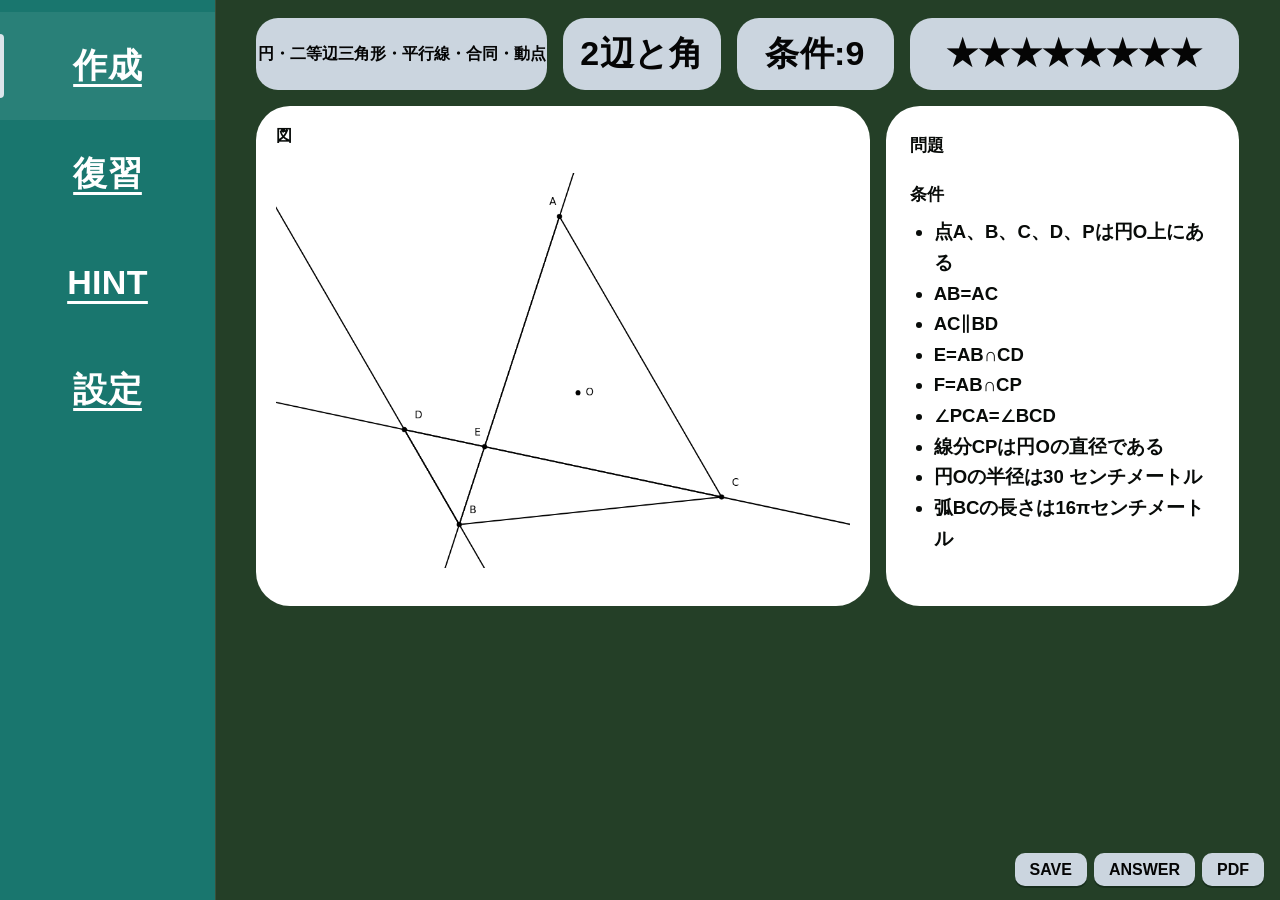
==== index.html @ b141c810 "Fixed sometexxts" ====
<!doctype html>
<html lang="ja">
<head>
<meta charset="UTF-8">
<meta name="viewport" content="width=device-width, initial-scale=1">
<title>入試対策証明ジェネレーター</title>
<link rel="stylesheet" href="./css/style.css">
</head>
<body>
<div class="app-shell">
  <aside class="sidebar">
    <button id="new-chat" class="nav-item sidebar-item active" data-mode="generated">作成</button>
    <button class="nav-item sidebar-item" data-mode="past">復習</button>
    <button class="nav-item" id="hint-button">HINT</button>
    <button class="nav-item" id="settings-button">設定</button>
  </aside>
  <main id="app-root" class="main-area">
    <header class="mobile-header"><strong>入試対策証明ジェネレーター</strong><button id="mobile-menu" class="icon-button">☰</button></header>
    <section id="setup-view" class="setup-view">
      <div class="top-controls">
        <label class="control-block"><span>TYPE:証明の種類</span>
          <select id="filter-proof"><option value="all">CHOOSE</option><option value="congruence">合同</option><option value="similarity">相似</option><option value="equal_length">長さの等式</option></select>
        </label>
        <label class="control-block"><span>HURDLE:難易度</span>
          <select id="filter-difficulty"><option value="all">CHOOSE</option><option value="3">★★★</option><option value="4">★★★★</option><option value="5">★★★★★</option></select>
        </label>
      </div>
      <button id="more-options" class="wide-button">MORE OPTIONS:詳細設定</button>
      <section id="advanced-options" class="advanced-options hidden">
        <div class="advanced-column">
          <label class="advanced-heading" for="filter-method">CRITERIA:証明方法</label>
          <select id="filter-method" class="criteria-select"><option value="all">CHOOSE</option><option value="ASA">1組の辺と両端の角</option><option value="AA">2組の角</option><option value="parallelism_to_parallelogram">平行四辺形</option></select>
        </div>
        <fieldset class="feature-filter"><legend>CONDITIONS:条件</legend><div class="feature-options">
          <label><input type="checkbox" name="feature-filter" value="circle">円</label>
          <label><input type="checkbox" name="feature-filter" value="parallel">平行線</label>
          <label><input type="checkbox" name="feature-filter" value="diameter">直径</label>
          <label><input type="checkbox" name="feature-filter" value="angle_bisector">角の二等分線</label>
          <label><input type="checkbox" name="feature-filter" value="isosceles">二等辺</label>
          <label><input type="checkbox" name="feature-filter" value="parallelogram">平行四辺形</label>
          <label><input type="checkbox" name="feature-filter" value="area_ratio">面積比</label>
        </div></fieldset>
        <div class="extra-options hidden" aria-hidden="true">
          <input id="seed" type="number" tabindex="-1" aria-hidden="true">
          <input id="show-followup" type="checkbox" checked tabindex="-1" aria-hidden="true">
          <input id="rotate-figure" type="checkbox" checked tabindex="-1" aria-hidden="true">
        </div>
      </section>
      <div class="create-row"><button id="generate-button" class="create-button" type="button">作成</button></div>
    </section>

    <section id="settings-view" class="settings-view hidden" aria-labelledby="settings-title">
      <h1 id="settings-title">設定</h1>
      <p class="settings-message">There ain’t content you can decide.</p>
      <div class="settings-credits">
        <p>(C)Carnation Studio 2026</p>
        <p>Made By Sugisaku8 &amp; Syari3</p>
        <p>Designed By Sugisaku8</p>
        <p>Data Format By Syari4</p>
        <p>We do not simply reproduce past examination papers; rather, we draw on our analysis of trends.</p>
        <p>From Japan</p>
      </div>
    </section>

    <section id="problem-view" class="problem-view">
      <div class="problem-topline" aria-label="問題の属性">
        <div id="template-badge" class="type-pill">相似</div>
        <div id="criterion-badge" class="meta-pill">2辺と角</div>
        <div id="condition-count" class="meta-pill">条件:3</div>
        <div id="problem-info" class="difficulty-pill" aria-label="難易度">★★★★★★★★</div>
      </div>
      <div class="problem-layout">
        <div class="figure-panel"><div class="figure-label">図</div><div id="canvas-container" class="canvas-container"></div></div>
        <article class="question-panel">
          <div class="question-prompt"><div class="figure-label">問題</div><div id="problem-text"></div></div>
          <div class="conditions-block"><div class="figure-label">条件</div><ul id="conditions"></ul></div>
          <div id="followup-block" class="followup-block hidden"><div class="figure-label">追問</div><div id="followup-text"></div></div>
        </article>
        <article id="answer-panel" class="solution-panel hidden" aria-hidden="true"><div class="figure-label">証明ステップ</div><div id="answer-content"></div></article>
      </div>
    </section>

    <div class="bottom-bar is-before-generation">
      <button id="save-button" class="save-button" type="button" aria-expanded="false">SAVE</button>
      <button id="show-answer" class="answer-button" type="button" aria-expanded="false">ANSWER</button>
      <div id="save-menu" class="save-menu hidden">
        <div class="save-menu-title">保存・ロード</div>
        <label class="save-name-label">問題名<input id="save-name" type="text" maxlength="80" placeholder="問題名を入力"></label>
        <button type="button" data-save-action="browser-save">ブラウザに保存</button>
        <label class="saved-select-label">保存済み問題<select id="browser-saves"><option value="">保存済み問題を選択</option></select></label>
        <button type="button" data-save-action="browser-load">選択した問題をロード</button>
        <button type="button" data-save-action="browser-delete">選択した問題を削除</button>
        <div class="menu-divider"></div>
        <button type="button" data-save-action="pc-save">JSONとしてPCに保存</button>
        <button type="button" data-save-action="pc-load">PCからJSONをロード</button>
        <input id="load-file" type="file" accept="application/json,.json" hidden>
        <div id="storage-result" class="storage-result"></div>
      </div>
      <button id="pdf-export" class="pdf-button" type="button">PDF</button>
    </div>
  </main>
</div>
<!-- main.jsとの互換性を維持するための非表示の既存操作ボタン -->
<div class="compat-controls" aria-hidden="true">
  <button id="save-pc" type="button"></button><button id="load-pc" type="button"></button>
  <button id="save-browser" type="button"></button><button id="load-browser" type="button"></button><button id="delete-browser" type="button"></button>
</div>
<script src="./js/theorem-catalog.js"></script>
<script src="./js/geometry-relations.js"></script>
<script src="./js/proof-rules.js"></script>
<script src="./js/problem-data-engine.js"></script>
<script type="module" src="./main.js"></script>

</body>
</html>
---- css/style.css ----
*{box-sizing:border-box} :root{--green:#243f27;--teal:#19766e;--pale:#cbd5df;--blue:#9bbac8;--ink:#080b09;--white:#fff}html,body{margin:0;min-height:100%;font-family:Arial,"Noto Sans JP",sans-serif;color:var(--ink);background:var(--green)}button,input,select,textarea{font:inherit}button{cursor:pointer;border:0} .app-shell{min-height:100vh;background:var(--green);display:flex}.sidebar{width:16.8%;min-width:140px;background:var(--teal);display:flex;flex-direction:column;align-items:stretch;gap:0;padding:12px 0;min-height:100vh}.nav-item{height:108px;background:transparent;color:#fff;text-decoration:underline;font-size:clamp(20px,3vw,34px);font-weight:700;letter-spacing:.02em}.nav-item:hover,.nav-item.active{background:rgba(255,255,255,.07)}.main-area{flex:1;min-width:0;padding:18px 3.2% 76px;position:relative}.mobile-header{display:none}.setup-view{max-width:1000px;margin:0 auto}.top-controls{display:grid;grid-template-columns:1fr 1fr;gap:15%;align-items:start}.control-block{display:flex;flex-direction:column;gap:0;min-width:0}.control-block>span{font-size:clamp(20px,3.4vw,36px);font-weight:800;color:#fff;text-align:center;white-space:nowrap}.control-block select,.wide-button,.create-button,.criteria-select{background:var(--pale);border-radius:16px;color:#050505;font-weight:800;border:0}.control-block select{height:72px;text-align:center;text-align-last:center;font-size:clamp(20px,3vw,34px);margin-top:4px;width:100%;appearance:none}.control-block select:has(option:checked[value="all"]){color:#777}.wide-button{display:block;width:100%;min-height:76px;margin-top:26px;font-size:clamp(20px,3.3vw,36px);font-weight:800}.advanced-options{margin-top:0;padding:14px 3% 12px;background:var(--pale);border-radius:0 0 16px 16px;display:grid;grid-template-columns:1fr 1fr;gap:16px 9%;align-items:center}.advanced-heading{display:block;text-align:center;font-weight:800;font-size:clamp(18px,2.5vw,27px);margin-bottom:4px}.criteria-select{width:100%;height:126px;background:var(--blue);text-align:center;text-align-last:center;color:white;font-size:clamp(22px,3vw,36px);appearance:none}.feature-filter{border:0;margin:0;padding:0;min-width:0}.feature-filter legend{font-weight:800;font-size:clamp(18px,2.4vw,26px);text-align:center;margin-bottom:2px}.feature-options{display:grid;grid-template-columns:1fr 1fr;gap:8px 12px;background:var(--blue);border-radius:16px;padding:16px 12px;font-size:clamp(13px,1.7vw,19px);font-weight:700}.feature-options label{display:flex;align-items:center;gap:7px;white-space:nowrap}.feature-options input{appearance:none;width:25px;height:25px;flex:none;margin:0;background:#3c5c77}.feature-options input:checked{background:#fff;box-shadow:inset 0 0 0 5px #3c5c77;outline:2px solid #3c5c77}.extra-options{grid-column:1/-1;display:flex;flex-wrap:wrap;gap:16px;align-items:center;font-weight:700}.extra-options input[type=number]{width:100px}.check-option{display:flex;align-items:center;gap:6px}.create-row{display:flex;justify-content:center;margin-top:clamp(120px,20vh,196px)}.create-button{width:min(300px,55%);height:72px;font-size:clamp(28px,4vw,42px)}.bottom-bar{position:fixed;right:24px;bottom:20px;display:flex;gap:10px;z-index:10}.save-button,.pdf-button{background:var(--pale);border-radius:14px;padding:12px 30px;font-size:23px;font-weight:900;box-shadow:0 3px 0 #172e1c}.save-menu{position:absolute;right:0;bottom:65px;width:min(340px,90vw);background:#fff;border-radius:18px;padding:18px;box-shadow:0 10px 40px #0006;display:flex;flex-direction:column;gap:9px;max-height:75vh;overflow:auto}.save-menu-title{font-size:20px;font-weight:900}.save-menu button{background:var(--pale);padding:10px;border-radius:8px;font-weight:700;text-align:left}.save-name-label,.saved-select-label{display:flex;flex-direction:column;gap:5px;font-size:13px;font-weight:700}.save-name-label input,.saved-select-label select{width:100%;padding:9px;border:1px solid #9aa5ad;border-radius:7px;background:white}.menu-divider{height:1px;background:#ddd;margin:4px 0}.storage-result{font-size:12px;overflow-wrap:anywhere}.hidden{display:none!important}.problem-view{display:none}.problem-topline{display:flex;justify-content:space-between;gap:20px;margin-bottom:8px}.type-pill,.difficulty-pill{background:var(--pale);border-radius:16px;padding:10px 20px;text-align:center;font-size:clamp(18px,2.5vw,27px);font-weight:800}.type-pill{width:32%}.difficulty-pill{min-width:25%;letter-spacing:1px}.problem-layout{display:grid;grid-template-columns:minmax(0,1.6fr) minmax(180px,.8fr) minmax(180px,.8fr);gap:16px}.figure-panel,.question-panel,.solution-panel{background:#fff;border-radius:22px;padding:14px;min-width:0;overflow:hidden}.figure-panel{min-height:420px}.canvas-container{width:100%;height:100%;min-height:360px;display:flex;align-items:center;justify-content:center}.canvas-container canvas{max-width:100%;max-height:100%;object-fit:contain}.figure-label{font-weight:900;font-size:16px;margin-bottom:8px}.question-panel{font-size:clamp(13px,1.5vw,17px);line-height:1.55}.conditions-block{margin-top:12px}.conditions-block ul{padding-left:20px;margin:4px 0}.solution-panel{font-size:13px;line-height:1.5}.answer-work{background:#fff;border-radius:22px;margin-top:16px;padding:18px 22px}.answer-work h2{margin:0 0 8px;font-size:25px}.answer-work>label{font-weight:700}.answer-work textarea{display:block;width:100%;margin-top:8px;padding:12px;border:1px solid #bbb;border-radius:10px;resize:vertical}.work-actions{display:flex;align-items:center;gap:8px;margin-top:10px;flex-wrap:wrap}.proof-result{flex:1;min-width:160px;font-size:13px}.action-button{background:var(--pale);padding:10px 16px;border-radius:9px;font-weight:800}.answer-panel{margin-top:12px;border-top:1px solid #ddd;padding-top:12px}.answer-panel-title{font-size:20px;font-weight:900}.compat-controls{display:none!important}.followup-block{margin-top:12px}@media(min-width:1000px){.setup-view{padding-top:0}}@media(max-width:700px){.sidebar{width:76px;min-width:76px}.nav-item{height:86px;font-size:16px}.main-area{padding:18px 14px 82px}.top-controls{gap:12px}.control-block>span{font-size:16px;white-space:normal;min-height:42px}.control-block select{height:60px;font-size:18px;border-radius:12px}.wide-button{font-size:17px;min-height:62px;margin-top:20px;border-radius:12px}.advanced-options{grid-template-columns:1fr;gap:12px}.criteria-select{height:70px}.feature-options{font-size:13px;gap:8px;padding:12px 8px}.feature-options input{width:19px;height:19px}.create-row{margin-top:24vh}.create-button{height:62px;width:70%;font-size:30px}.problem-layout{grid-template-columns:1fr}.figure-panel{min-height:300px}.canvas-container{min-height:270px}.solution-panel{display:none}.problem-topline{gap:8px}.type-pill,.difficulty-pill{font-size:16px;padding:10px}.bottom-bar{right:12px;bottom:12px}.save-button,.pdf-button{font-size:18px;padding:10px 20px}}@media print{.sidebar,.bottom-bar,.answer-work textarea,.work-actions,.mobile-header{display:none!important}.app-shell,.main-area{background:#fff;padding:0}.problem-view{display:block}.problem-layout{grid-template-columns:1.4fr 1fr 1fr}.answer-work{break-inside:avoid}}

/* Refined motion + detail pass */
:root{--green:#243f27;--teal:#19766e;--pale:#cbd5df;--blue:#9bbac8;--ink:#080b09;--white:#fff;--ease-out:cubic-bezier(.22,1,.36,1);--ease-smooth:cubic-bezier(.4,0,.2,1)}
html{scroll-behavior:smooth}body{ -webkit-font-smoothing:antialiased;text-rendering:optimizeLegibility}button,select,input,textarea{ -webkit-tap-highlight-color:transparent}button{transition:transform .24s var(--ease-out),box-shadow .28s var(--ease-smooth),background-color .24s var(--ease-smooth),color .24s var(--ease-smooth),opacity .2s ease}button:active{transform:scale(.975)}button:focus-visible,select:focus-visible,input:focus-visible,textarea:focus-visible{outline:3px solid #fff;outline-offset:3px;box-shadow:0 0 0 6px #19766e80}
.app-shell{isolation:isolate}.sidebar{position:relative;z-index:2;box-shadow:1px 0 0 #ffffff18}.nav-item{position:relative;isolation:isolate;transition:background-color .35s var(--ease-smooth),letter-spacing .35s var(--ease-out),transform .35s var(--ease-out);text-underline-offset:7px}.nav-item::before{content:"";position:absolute;left:0;top:20%;bottom:20%;width:4px;border-radius:0 8px 8px 0;background:#dce5eb;transform:scaleY(0);transform-origin:center;transition:transform .35s var(--ease-out)}.nav-item:hover{letter-spacing:.045em;background:#ffffff0c}.nav-item.active::before,.nav-item:focus-visible::before{transform:scaleY(1)}.main-area{animation:surface-in .7s var(--ease-out) both}.setup-view,.problem-view{animation:content-in .65s var(--ease-out) both}.control-block select,.wide-button,.create-button,.criteria-select,.type-pill,.difficulty-pill,.save-button,.pdf-button,.action-button{box-shadow:0 3px 0 #152b1b18,0 8px 22px #10241508;transition:transform .3s var(--ease-out),box-shadow .3s var(--ease-smooth),background-color .3s var(--ease-smooth),filter .3s ease}.control-block select:hover,.wide-button:hover,.create-button:hover,.criteria-select:hover,.save-button:hover,.pdf-button:hover,.action-button:hover{transform:translateY(-2px);box-shadow:0 5px 0 #152b1b18,0 14px 28px #10241520;filter:brightness(1.025)}.control-block select:active,.wide-button:active,.create-button:active,.save-button:active,.pdf-button:active{transform:translateY(1px) scale(.99);box-shadow:0 1px 0 #152b1b20}.wide-button{position:relative;overflow:hidden}.wide-button::after,.create-button::after{content:"";position:absolute;inset:0;background:linear-gradient(110deg,transparent 20%,#ffffff66 48%,transparent 70%);transform:translateX(-120%);transition:transform .75s var(--ease-out);pointer-events:none}.wide-button:hover::after,.create-button:hover::after{transform:translateX(120%)}
.advanced-options{transform-origin:top center;animation:panel-in .42s var(--ease-out) both;box-shadow:0 18px 40px #07190d12}.advanced-options.hidden{display:none!important}.advanced-column,.feature-filter{min-width:0}.feature-options{box-shadow:inset 0 1px 0 #ffffff40;gap:10px 14px}.feature-options label{cursor:pointer;border-radius:12px;padding:5px 7px;transition:background-color .22s ease,transform .22s var(--ease-out)}.feature-options label:hover{background:#ffffff40;transform:translateY(-1px)}
/* Round radio-like checkboxes, including a soft animated check indicator */
.feature-options input[type="checkbox"],.check-option input[type="checkbox"]{appearance:none;-webkit-appearance:none;position:relative;width:25px;height:25px;flex:0 0 25px;margin:0;border:2px solid #3c5c77;border-radius:50%;background:#3c5c77;cursor:pointer;display:inline-grid;place-content:center;transition:background-color .22s ease,border-color .22s ease,transform .28s var(--ease-out),box-shadow .22s ease}
.feature-options input[type="checkbox"]::after,.check-option input[type="checkbox"]::after{content:"";width:7px;height:12px;border:solid #fff;border-width:0 2.5px 2.5px 0;transform:rotate(45deg) scale(0);transform-origin:center;transition:transform .2s var(--ease-out);margin-top:-2px}
.feature-options input[type="checkbox"]:checked,.check-option input[type="checkbox"]:checked{background:#19766e;border-color:#19766e;box-shadow:0 0 0 4px #19766e22;transform:scale(1.03)}.feature-options input[type="checkbox"]:checked::after,.check-option input[type="checkbox"]:checked::after{transform:rotate(45deg) scale(1)}.feature-options input[type="checkbox"]:focus-visible,.check-option input[type="checkbox"]:focus-visible{outline:3px solid #fff;outline-offset:2px}.check-option input[type="checkbox"]{width:20px;height:20px;flex-basis:20px;background:#fff}.check-option input[type="checkbox"]::after{width:5px;height:9px;border-color:#fff}.check-option input[type="checkbox"]:not(:checked){background:transparent;border-color:#3c5c77}
.create-row{animation:content-in .8s .08s var(--ease-out) both}.create-button{position:relative;overflow:hidden}.bottom-bar{animation:float-in .55s var(--ease-out) both}.save-menu{transform-origin:bottom right;animation:menu-in .28s var(--ease-out) both;box-shadow:0 24px 70px #0005,0 2px 8px #0001;border:1px solid #1b2e2014;backdrop-filter:blur(18px)}.save-menu button{transition:transform .2s var(--ease-out),background-color .2s ease}.save-menu button:hover{transform:translateX(3px);background:#b8c9d5}.save-menu input,.save-menu select,.answer-work textarea{transition:border-color .2s ease,box-shadow .2s ease}.save-menu input:focus,.save-menu select:focus,.answer-work textarea:focus{border-color:#19766e;box-shadow:0 0 0 4px #19766e20;outline:none}
.problem-topline{align-items:stretch}.type-pill,.difficulty-pill{display:flex;align-items:center;justify-content:center;min-height:72px}.figure-panel,.question-panel,.solution-panel,.answer-work{box-shadow:0 12px 30px #10241512;transition:box-shadow .3s var(--ease-smooth),transform .3s var(--ease-out)}.figure-panel:hover,.question-panel:hover,.solution-panel:hover{box-shadow:0 18px 38px #1024151a}.canvas-container canvas{animation:figure-in .6s var(--ease-out) both}.answer-work{animation:content-in .55s .08s var(--ease-out) both}.answer-work textarea{line-height:1.7;min-height:130px}.proof-result{padding:8px 10px;border-radius:10px;background:#f4f7f5}.answer-panel{animation:panel-in .3s var(--ease-out) both}.hidden{display:none!important}
@keyframes surface-in{from{opacity:0}to{opacity:1}}@keyframes content-in{from{opacity:0;transform:translateY(12px)}to{opacity:1;transform:translateY(0)}}@keyframes panel-in{from{opacity:0;transform:translateY(-8px) scaleY(.985)}to{opacity:1;transform:translateY(0) scaleY(1)}}@keyframes menu-in{from{opacity:0;transform:translateY(8px) scale(.97)}to{opacity:1;transform:translateY(0) scale(1)}}@keyframes float-in{from{opacity:0;transform:translateY(8px)}to{opacity:1;transform:translateY(0)}}@keyframes figure-in{from{opacity:0;transform:scale(.985)}to{opacity:1;transform:scale(1)}}
@media(prefers-reduced-motion:reduce){*,*::before,*::after{scroll-behavior:auto!important;animation-duration:.01ms!important;animation-iteration-count:1!important;transition-duration:.01ms!important}}
@media(max-width:700px){.feature-options input[type="checkbox"]{width:20px;height:20px;flex-basis:20px}.feature-options input[type="checkbox"]::after{width:5px;height:9px}.nav-item::before{width:3px}.figure-panel,.question-panel,.solution-panel,.answer-work{border-radius:18px}}

/* MORE OPTIONS is one continuous expandable surface: the trigger becomes its top edge. */
.wide-button {
  border-radius: 18px;
  transform-origin: center top;
  transition: border-radius .34s cubic-bezier(.22,1,.36,1),
             background-color .3s ease,
             box-shadow .34s cubic-bezier(.22,1,.36,1),
             transform .34s cubic-bezier(.22,1,.36,1);
}
.wide-button.is-open {
  border-radius: 18px 18px 0 0;
  margin-bottom: 0;
  box-shadow: 0 0 0 #152b1b00;
  transform: none;
}
.advanced-options {
  position: relative;
  z-index: 1;
  margin-top: 0;
  border-radius: 0 0 18px 18px;
  border-top: 1px solid #aebbc5;
  transform-origin: top center;
  animation: options-expand .46s cubic-bezier(.22,1,.36,1) both;
  box-shadow: 0 18px 34px #0c20151c;
}
.advanced-options.is-open {
  border-radius: 0 0 18px 18px;
}
.advanced-options.hidden { display: none !important; }
@keyframes options-expand {
  from { opacity: 0; clip-path: inset(0 0 100% 0 round 0 0 18px 18px); transform: translateY(-7px); }
  to   { opacity: 1; clip-path: inset(0 0 0 0 round 0 0 18px 18px); transform: translateY(0); }
}
.extra-options.hidden { display: none !important; }
@media (prefers-reduced-motion: reduce) {
  .advanced-options { animation: none !important; }
  .wide-button { transition: none !important; }
}

/* Generated-problem screen: reference-image layout */
.problem-view{max-width:none;padding-bottom:18px}
.problem-topline{display:grid;grid-template-columns:minmax(180px,1.15fr) minmax(120px,.62fr) minmax(125px,.62fr) minmax(250px,1.3fr);gap:16px;margin:0 0 16px;align-items:stretch}
.type-pill,.meta-pill,.difficulty-pill{min-width:0;min-height:72px;padding:10px 14px;border-radius:22px;background:var(--pale);color:#050505;display:flex;align-items:center;justify-content:center;text-align:center;font-size:clamp(20px,2.7vw,34px);font-weight:900;white-space:nowrap;box-shadow:none}
.type-pill{width:auto}
.meta-pill{letter-spacing:.01em}
.difficulty-pill{letter-spacing:0;font-size:clamp(19px,2.5vw,32px)}
.problem-layout{grid-template-columns:minmax(0,1.65fr) minmax(260px,.95fr);gap:16px;align-items:stretch}
.problem-layout:has(.solution-panel:not(.hidden)){grid-template-columns:minmax(0,1.55fr) minmax(250px,.9fr) minmax(250px,.9fr)}
.figure-panel,.question-panel,.solution-panel{border-radius:34px;padding:20px;background:#fff;box-shadow:none}
.figure-panel{min-height:500px;display:flex;flex-direction:column}
.canvas-container{flex:1;min-height:430px}
.canvas-container canvas{width:100%;height:100%;max-width:100%;max-height:100%}
.question-panel{font-size:clamp(16px,1.45vw,21px);line-height:1.6;padding:28px 24px}
.question-panel .question-prompt{margin-bottom:30px;font-size:1.08em;font-weight:800}
.question-panel .figure-label,.solution-panel .figure-label{font-size:clamp(16px,1.3vw,20px);margin-bottom:10px}
.conditions-block{margin-top:24px}
.conditions-block ul{padding-left:24px;margin:8px 0;line-height:1.65;font-weight:700}
.solution-panel{font-size:clamp(14px,1.05vw,17px);line-height:1.48;overflow:auto;animation:solution-reveal .38s cubic-bezier(.22,1,.36,1) both}
.solution-panel.hidden{display:none!important}
.answer-steps{display:flex;flex-direction:column;gap:8px}
.answer-step{margin:0 0 5px}
.answer-final{margin-top:12px;font-weight:900}
.bottom-bar{right:2.4%;bottom:18px;gap:14px}
.save-button,.answer-button,.pdf-button{min-width:112px;background:var(--pale);border-radius:18px;padding:13px 28px;font-size:clamp(22px,2.4vw,32px);font-weight:900;box-shadow:none;color:#050505}
.answer-button{transition:transform .3s var(--ease-out),background-color .3s ease,box-shadow .3s ease}
.answer-button.is-active{background:#9bbac8;box-shadow:0 0 0 4px #9bbac833}
.save-menu{bottom:calc(100% + 12px);right:0}
/* Square checkbox housing with a circular selection mark (not a tick). */
.feature-options input[type="checkbox"],.check-option input[type="checkbox"]{appearance:none;-webkit-appearance:none;width:25px;height:25px;flex:0 0 25px;margin:0;border:0;border-radius:0;background:#3c5c77;display:inline-grid;place-items:center;position:relative;box-shadow:none;transform:none}
.feature-options input[type="checkbox"]::after,.check-option input[type="checkbox"]::after{content:"";width:0;height:0;border:0;border-radius:50%;background:#fff;transform:scale(0);transition:transform .24s cubic-bezier(.22,1,.36,1);margin:0}
.feature-options input[type="checkbox"]:checked,.check-option input[type="checkbox"]:checked{background:#3c5c77;border:0;box-shadow:none;transform:none}
.feature-options input[type="checkbox"]:checked::after,.check-option input[type="checkbox"]:checked::after{width:15px;height:15px;transform:scale(1);background:#fff;border:0;border-radius:50%}
.check-option input[type="checkbox"]{width:20px;height:20px;flex-basis:20px;background:#3c5c77}
.check-option input[type="checkbox"]:checked::after{width:12px;height:12px}
@keyframes solution-reveal{from{opacity:0;transform:translateY(8px) scale(.99)}to{opacity:1;transform:translateY(0) scale(1)}}
@media(max-width:900px){.problem-topline{grid-template-columns:1fr 1fr;gap:10px}.type-pill,.meta-pill,.difficulty-pill{min-height:58px;border-radius:16px;font-size:clamp(18px,3vw,25px)}.problem-layout,.problem-layout:has(.solution-panel:not(.hidden)){grid-template-columns:minmax(0,1fr)}.figure-panel{min-height:360px}.canvas-container{min-height:320px}.question-panel{font-size:16px}.solution-panel{max-height:none}.bottom-bar{right:12px;bottom:12px}.save-button,.answer-button,.pdf-button{min-width:0;padding:10px 17px;font-size:19px}}
@media(max-width:480px){.problem-topline{grid-template-columns:1fr 1fr}.problem-topline .difficulty-pill{grid-column:1/-1}.figure-panel,.question-panel,.solution-panel{padding:16px;border-radius:22px}.figure-panel{min-height:300px}.canvas-container{min-height:260px}.bottom-bar{gap:8px}.save-button,.answer-button,.pdf-button{padding:10px 13px;font-size:16px;border-radius:13px}}
@media print{.problem-topline{grid-template-columns:repeat(4,1fr)}.problem-layout,.problem-layout:has(.solution-panel:not(.hidden)){grid-template-columns:1.5fr 1fr 1fr}.solution-panel.hidden{display:block!important}.bottom-bar{display:none!important}}


/* v5 refinement: hide action bar until a problem exists; seamless MORE OPTIONS surface */
.bottom-bar.is-before-generation { display: none !important; }
.wide-button.is-open { border-radius: 18px 18px 0 0 !important; }
.advanced-options { border-top: 0 !important; margin-top: -1px !important; box-shadow: 0 18px 34px #0c20151c; }
.advanced-options.is-open { border-radius: 0 0 18px 18px !important; }
/* Square checkbox base, hollow circular ring when checked — never a filled dot or tick. */
.feature-options input[type="checkbox"], .check-option input[type="checkbox"] {
  appearance: none !important; -webkit-appearance: none !important;
  background: #3c5c77 !important; border: 0 !important; border-radius: 0 !important;
  display: inline-grid; place-items: center; position: relative; box-shadow: none !important;
}
.feature-options input[type="checkbox"]::after, .check-option input[type="checkbox"]::after {
  content: ""; width: 0; height: 0; border: 2px solid transparent; border-radius: 50%;
  background: transparent !important; transform: scale(.4); transition: width .22s cubic-bezier(.22,1,.36,1),height .22s cubic-bezier(.22,1,.36,1),transform .22s ease,border-color .22s ease;
}
.feature-options input[type="checkbox"]:checked::after {
  width: 15px; height: 15px; border: 2px solid #fff; background: transparent !important; transform: scale(1);
}
.check-option input[type="checkbox"]:checked::after {
  width: 11px; height: 11px; border: 2px solid #fff; background: transparent !important; transform: scale(1);
}
.font-fit-minimum { overflow-wrap: anywhere; }
.answer-followup-title { font-weight: 400 !important; }
.answer-followup .answer-final { font-weight: 400; }
.answer-followup .answer-final strong { font-weight: 900; }
@media(prefers-reduced-motion:reduce){.feature-options input[type="checkbox"]::after,.check-option input[type="checkbox"]::after{transition:none}}


/* v6: reference fidelity, restrained motion, more reliable text fitting */
:root { --motion-fast: 140ms; --motion-normal: 190ms; }
html { scroll-behavior: auto; }
.main-area, .setup-view, .problem-view { animation: none !important; }
button, select, input, textarea,
.nav-item, .control-block select, .wide-button, .create-button,
.criteria-select, .save-button, .answer-button, .pdf-button,
.advanced-options, .solution-panel {
  animation: none !important;
  transition-duration: var(--motion-fast) !important;
  transition-timing-function: ease-out !important;
}
.wide-button::after, .create-button::after { display: none !important; }
.nav-item { letter-spacing: .01em !important; }
.nav-item::before { transition: none !important; }
.advanced-options { box-shadow: none !important; }
.wide-button.is-open { border-radius: 18px 18px 0 0 !important; }
.advanced-options, .advanced-options.is-open {
  border-top: 0 !important;
  margin-top: -1px !important;
  border-radius: 0 0 18px 18px !important;
}
/* Square checkbox with a larger hollow ring when selected. */
.feature-options input[type="checkbox"], .check-option input[type="checkbox"] {
  appearance: none !important; -webkit-appearance: none !important;
  width: 28px !important; height: 28px !important; flex: 0 0 28px !important;
  border: 0 !important; border-radius: 0 !important; background: #3c5c77 !important;
  display: inline-grid !important; place-items: center !important; position: relative !important;
  box-shadow: none !important; outline: none !important; transform: none !important;
}
.feature-options input[type="checkbox"]::after, .check-option input[type="checkbox"]::after {
  content: ""; display: block; width: 0; height: 0; box-sizing: border-box;
  border: 2.5px solid transparent; border-radius: 50%; background: transparent !important;
  transform: none !important; transition: none !important;
}
.feature-options input[type="checkbox"]:checked::after {
  width: 21px; height: 21px; border-color: #fff; background: transparent !important;
}
.check-option input[type="checkbox"]:checked::after {
  width: 17px; height: 17px; border-color: #fff; background: transparent !important;
}
.feature-options input[type="checkbox"]:focus-visible, .check-option input[type="checkbox"]:focus-visible {
  outline: 2px solid #fff !important; outline-offset: 3px !important;
}
/* Text containers must be measurable; don't clip content when minimum size is reached. */
.question-panel, .solution-panel { min-width: 0; overflow-wrap: anywhere; }
.question-panel { line-height: 1.48; }
.solution-panel { line-height: 1.38; }
.question-panel .question-prompt { margin-bottom: 20px; }
.answer-followup-title { font-weight: 400 !important; }
.answer-followup .answer-final { font-weight: 400 !important; }
.answer-followup .answer-final strong { font-weight: 900 !important; }
@media (prefers-reduced-motion: reduce) { *, *::before, *::after { animation: none !important; transition: none !important; scroll-behavior: auto !important; } }


/* v7: quiet option controls and a restrained, connected MORE OPTIONS expansion */
.feature-options label,
.feature-options input[type="checkbox"],
.check-option input[type="checkbox"] {
  animation: none !important;
  transition: none !important;
  transform: none !important;
}
.feature-options label:hover { transform: none !important; background: transparent; }
.feature-options input[type="checkbox"]:checked,
.check-option input[type="checkbox"]:checked { transform: none !important; box-shadow: none !important; }

/* The trigger and its panel read as one continuous control. */
#more-options {
  position: relative;
  z-index: 1;
  margin-bottom: 0;
  border-radius: 16px;
  transition: border-radius .18s ease;
}
#more-options.is-open {
  border-radius: 16px 16px 0 0;
}
#advanced-options {
  display: grid;
  grid-template-rows: 1fr;
  opacity: 1;
  transform: none;
  transform-origin: top;
  overflow: hidden;
  margin-top: 0;
  border-radius: 0 0 16px 16px;
  border-top: 0;
  transition: grid-template-rows .22s ease, padding .22s ease, opacity .16s ease;
}
#advanced-options.hidden {
  display: grid !important;
  grid-template-rows: 0fr;
  opacity: 0;
  padding-top: 0;
  padding-bottom: 0;
  visibility: hidden;
  pointer-events: none;
}
#advanced-options > * { min-height: 0; }
#advanced-options.is-open { visibility: visible; pointer-events: auto; }

/* Square outer checkbox; selected state is a larger unfilled ring, never a tick. */
.feature-options input[type="checkbox"],
.check-option input[type="checkbox"] {
  appearance: none !important;
  -webkit-appearance: none !important;
  width: 25px !important;
  height: 25px !important;
  flex: 0 0 25px !important;
  border: 2px solid #3c5c77 !important;
  border-radius: 2px !important;
  background: #3c5c77 !important;
  display: inline-grid !important;
  place-items: center !important;
  position: relative;
}
.feature-options input[type="checkbox"]::after,
.check-option input[type="checkbox"]::after {
  content: "" !important;
  width: 15px !important;
  height: 15px !important;
  border: 2px solid #fff !important;
  border-radius: 50% !important;
  background: transparent !important;
  transform: scale(0) !important;
  transition: none !important;
  box-sizing: border-box;
}
.feature-options input[type="checkbox"]:checked::after,
.check-option input[type="checkbox"]:checked::after { transform: scale(1) !important; }
.feature-options input[type="checkbox"]:checked,
.check-option input[type="checkbox"]:checked { background: #3c5c77 !important; border-color: #3c5c77 !important; }
@media (max-width:700px) {
  .feature-options input[type="checkbox"], .check-option input[type="checkbox"] { width:25px!important;height:25px!important;flex-basis:25px!important; }
  .feature-options input[type="checkbox"]::after, .check-option input[type="checkbox"]::after { width:16px!important;height:16px!important; }
}
@media (prefers-reduced-motion: reduce) {
  #advanced-options, #more-options { transition: none !important; }
}

/* Compact utility controls: SAVE / ANSWER / PDF */
.bottom-bar{gap:7px;right:16px;bottom:14px}
.bottom-bar .save-button,.bottom-bar .answer-button,.bottom-bar .pdf-button{min-width:0;padding:7px 15px;font-size:16px;line-height:1.2;border-radius:10px;box-shadow:0 2px 0 #172e1c;}
.bottom-bar .answer-button.is-active{box-shadow:0 0 0 2px #9bbac833}
@media(max-width:700px){.bottom-bar{right:10px;bottom:10px;gap:6px}.bottom-bar .save-button,.bottom-bar .answer-button,.bottom-bar .pdf-button{padding:6px 11px;font-size:14px;border-radius:8px}}


/* Settings page, matched to setting.pdf */
.settings-view{position:relative;min-height:calc(100vh - 36px);margin:0;padding:0;color:#fff;background:var(--green);animation:none}
.settings-view h1{margin:22px 0 28px;font-size:clamp(38px,5.3vw,60px);line-height:1.2;font-weight:800;color:#fff}
.settings-message{margin:18px 0 0;text-align:center;font-size:clamp(24px,3.3vw,40px);font-weight:800;line-height:1.35;color:#fff}
.settings-credits{position:absolute;top:40%;left:0;right:0;text-align:center;color:#fff;font-size:clamp(22px,3.1vw,36px);font-weight:800;line-height:1.48}
.settings-credits p{margin:0}
@media(max-width:700px){.settings-view{min-height:calc(100vh - 36px)}.settings-view h1{font-size:34px;margin:12px 0 22px}.settings-message{font-size:clamp(17px,4vw,24px)}.settings-credits{position:static;margin-top:100px;font-size:clamp(15px,3.7vw,22px);line-height:1.7;overflow-wrap:anywhere}}
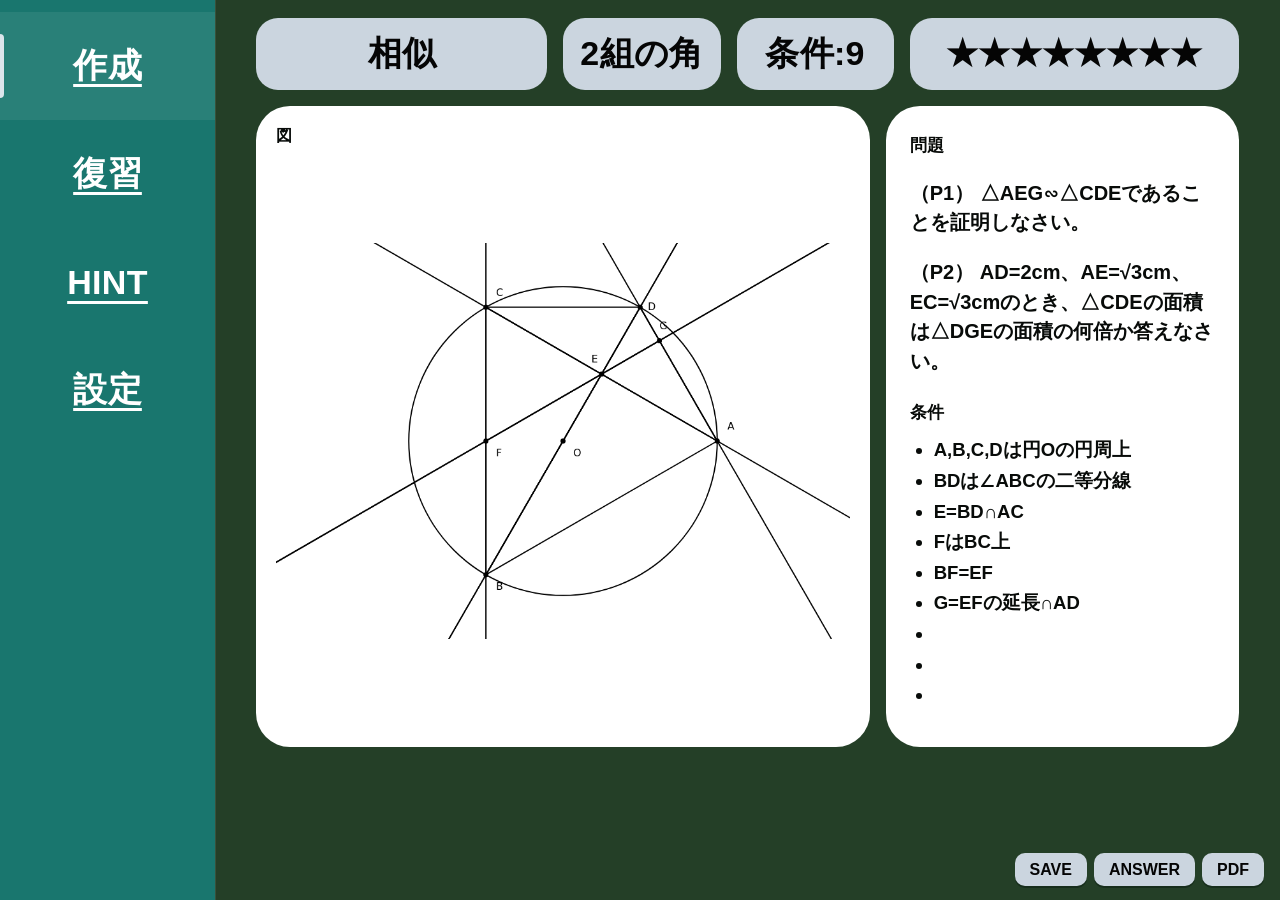
==== commit fecac3ba: "udpdate parameter" ====
--- a/index.html
+++ b/index.html
@@ -22,7 +22,7 @@
           <select id="filter-proof"><option value="all">CHOOSE</option><option value="congruence">合同</option><option value="similarity">相似</option><option value="equal_length">長さの等式</option></select>
         </label>
         <label class="control-block"><span>HURDLE:難易度</span>
-          <select id="filter-difficulty"><option value="all">CHOOSE</option><option value="3">★★★</option><option value="4">★★★★</option><option value="5">★★★★★</option></select>
+          <select id="filter-difficulty"><option value="all">CHOOSE</option><option value="3">★★★</option><option value="4">★★★★</option><option value="5">★★★★★</option><option value="6">★★★★★★</option><option value="7">★★★★★★★</option><option value="8">★★★★★★★★</option></select>
         </label>
       </div>
       <button id="more-options" class="wide-button">MORE OPTIONS:詳細設定</button>
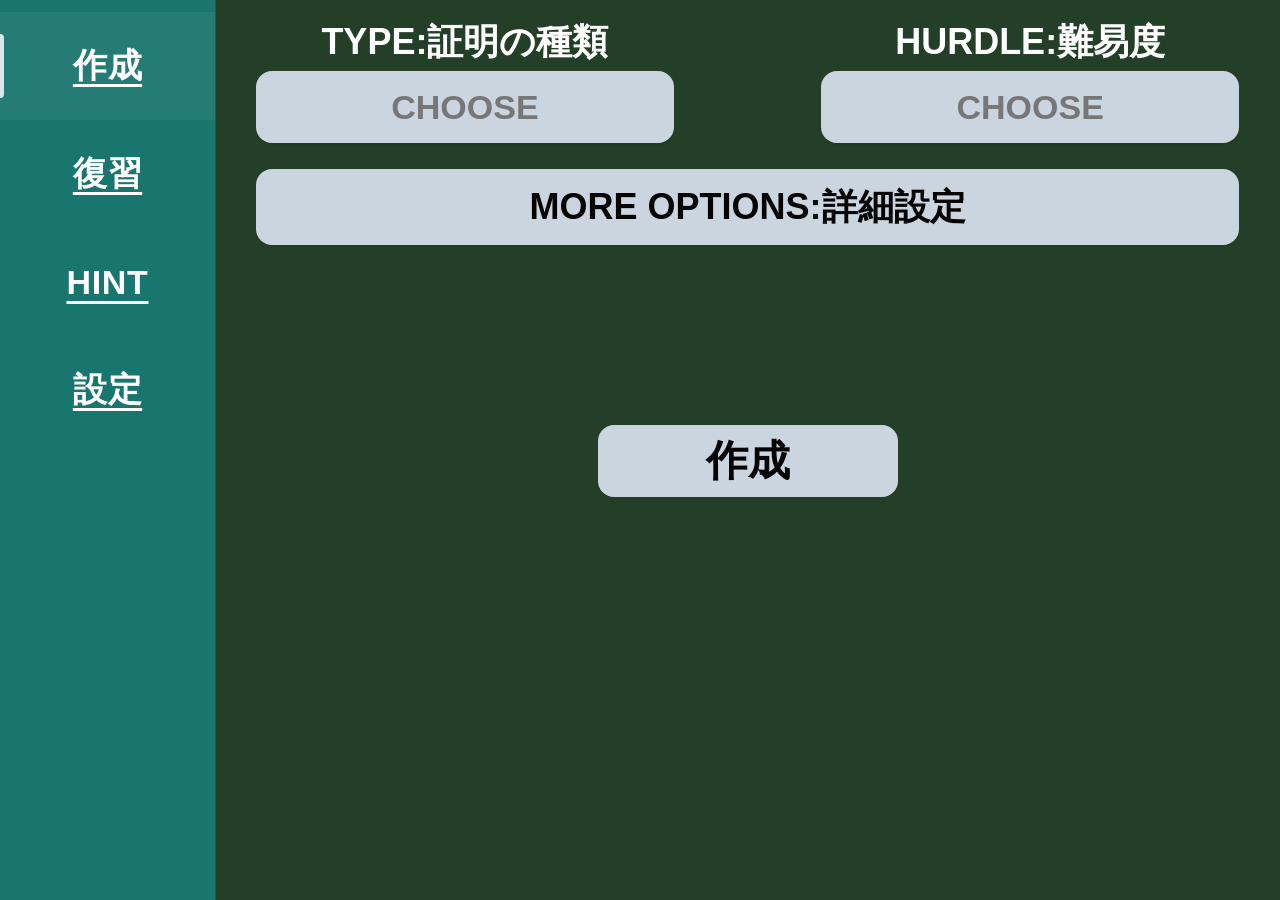
==== commit f41f9030: "Update generation system" ====
--- a/index.html
+++ b/index.html
@@ -15,7 +15,7 @@
     <button class="nav-item" id="settings-button">設定</button>
   </aside>
   <main id="app-root" class="main-area">
-    <header class="mobile-header"><strong>入試対策証明ジェネレーター</strong><button id="mobile-menu" class="icon-button">☰</button></header>
+    <header class="mobile-header"><strong>入試対策証明ジェネレーター</strong><button id="mobile-menu" class="icon-button" type="button">☰</button></header>
     <section id="setup-view" class="setup-view">
       <div class="top-controls">
         <label class="control-block"><span>TYPE:証明の種類</span>
@@ -25,8 +25,8 @@
           <select id="filter-difficulty"><option value="all">CHOOSE</option><option value="3">★★★</option><option value="4">★★★★</option><option value="5">★★★★★</option><option value="6">★★★★★★</option><option value="7">★★★★★★★</option><option value="8">★★★★★★★★</option></select>
         </label>
       </div>
-      <button id="more-options" class="wide-button">MORE OPTIONS:詳細設定</button>
-      <section id="advanced-options" class="advanced-options hidden">
+      <button id="more-options" class="wide-button" type="button" aria-expanded="false">MORE OPTIONS:詳細設定</button>
+      <section id="advanced-options" class="advanced-options hidden" aria-hidden="true">
         <div class="advanced-column">
           <label class="advanced-heading" for="filter-method">CRITERIA:証明方法</label>
           <select id="filter-method" class="criteria-select"><option value="all">CHOOSE</option><option value="ASA">1組の辺と両端の角</option><option value="AA">2組の角</option><option value="parallelism_to_parallelogram">平行四辺形</option></select>
@@ -53,26 +53,18 @@
       <h1 id="settings-title">設定</h1>
       <p class="settings-message">There ain’t content you can decide.</p>
       <div class="settings-credits">
-        <p>(C)Carnation Studio 2026</p>
-        <p>Made By Sugisaku8 &amp; Syari3</p>
-        <p>Designed By Sugisaku8</p>
-        <p>Data Format By Syari4</p>
-        <p>We do not simply reproduce past examination papers; rather, we draw on our analysis of trends.</p>
-        <p>From Japan</p>
+        <p>(C)Carnation Studio 2026</p><p>Made By Sugisaku8 &amp; Syari3</p><p>Designed By Sugisaku8</p><p>Data Format By Syari4</p>
+        <p>We do not simply reproduce past examination papers; rather, we draw on our analysis of trends.</p><p>From Japan</p>
       </div>
     </section>
 
-    <section id="problem-view" class="problem-view">
+    <section id="problem-view" class="problem-view hidden">
       <div class="problem-topline" aria-label="問題の属性">
-        <div id="template-badge" class="type-pill">相似</div>
-        <div id="criterion-badge" class="meta-pill">2辺と角</div>
-        <div id="condition-count" class="meta-pill">条件:3</div>
-        <div id="problem-info" class="difficulty-pill" aria-label="難易度">★★★★★★★★</div>
+        <div id="template-badge" class="type-pill">相似</div><div id="criterion-badge" class="meta-pill">証明方法</div><div id="condition-count" class="meta-pill">条件:0</div><div id="problem-info" class="difficulty-pill" aria-label="難易度">★★★★</div>
       </div>
       <div class="problem-layout">
         <div class="figure-panel"><div class="figure-label">図</div><div id="canvas-container" class="canvas-container"></div></div>
-        <article class="question-panel">
-          <div class="question-prompt"><div class="figure-label">問題</div><div id="problem-text"></div></div>
+        <article class="question-panel"><div class="question-prompt"><div class="figure-label">問題</div><div id="problem-text"></div></div>
           <div class="conditions-block"><div class="figure-label">条件</div><ul id="conditions"></ul></div>
           <div id="followup-block" class="followup-block hidden"><div class="figure-label">追問</div><div id="followup-text"></div></div>
         </article>
@@ -100,16 +92,7 @@
     </div>
   </main>
 </div>
-<!-- main.jsとの互換性を維持するための非表示の既存操作ボタン -->
-<div class="compat-controls" aria-hidden="true">
-  <button id="save-pc" type="button"></button><button id="load-pc" type="button"></button>
-  <button id="save-browser" type="button"></button><button id="load-browser" type="button"></button><button id="delete-browser" type="button"></button>
-</div>
-<script src="./js/theorem-catalog.js"></script>
-<script src="./js/geometry-relations.js"></script>
-<script src="./js/proof-rules.js"></script>
-<script src="./js/problem-data-engine.js"></script>
-<script type="module" src="./main.js"></script>
-
+<div class="compat-controls" aria-hidden="true"><button id="save-pc" type="button"></button><button id="load-pc" type="button"></button><button id="save-browser" type="button"></button><button id="load-browser" type="button"></button><button id="delete-browser" type="button"></button></div>
+<script src="./js/theorem-catalog.js"></script><script src="./js/geometry-relations.js"></script><script src="./js/proof-rules.js"></script><script src="./js/problem-data-engine.js"></script><script type="module" src="./main.js"></script>
 </body>
 </html>
--- a/css/style.css
+++ b/css/style.css
@@ -1,280 +1,7 @@
-*{box-sizing:border-box} :root{--green:#243f27;--teal:#19766e;--pale:#cbd5df;--blue:#9bbac8;--ink:#080b09;--white:#fff}html,body{margin:0;min-height:100%;font-family:Arial,"Noto Sans JP",sans-serif;color:var(--ink);background:var(--green)}button,input,select,textarea{font:inherit}button{cursor:pointer;border:0} .app-shell{min-height:100vh;background:var(--green);display:flex}.sidebar{width:16.8%;min-width:140px;background:var(--teal);display:flex;flex-direction:column;align-items:stretch;gap:0;padding:12px 0;min-height:100vh}.nav-item{height:108px;background:transparent;color:#fff;text-decoration:underline;font-size:clamp(20px,3vw,34px);font-weight:700;letter-spacing:.02em}.nav-item:hover,.nav-item.active{background:rgba(255,255,255,.07)}.main-area{flex:1;min-width:0;padding:18px 3.2% 76px;position:relative}.mobile-header{display:none}.setup-view{max-width:1000px;margin:0 auto}.top-controls{display:grid;grid-template-columns:1fr 1fr;gap:15%;align-items:start}.control-block{display:flex;flex-direction:column;gap:0;min-width:0}.control-block>span{font-size:clamp(20px,3.4vw,36px);font-weight:800;color:#fff;text-align:center;white-space:nowrap}.control-block select,.wide-button,.create-button,.criteria-select{background:var(--pale);border-radius:16px;color:#050505;font-weight:800;border:0}.control-block select{height:72px;text-align:center;text-align-last:center;font-size:clamp(20px,3vw,34px);margin-top:4px;width:100%;appearance:none}.control-block select:has(option:checked[value="all"]){color:#777}.wide-button{display:block;width:100%;min-height:76px;margin-top:26px;font-size:clamp(20px,3.3vw,36px);font-weight:800}.advanced-options{margin-top:0;padding:14px 3% 12px;background:var(--pale);border-radius:0 0 16px 16px;display:grid;grid-template-columns:1fr 1fr;gap:16px 9%;align-items:center}.advanced-heading{display:block;text-align:center;font-weight:800;font-size:clamp(18px,2.5vw,27px);margin-bottom:4px}.criteria-select{width:100%;height:126px;background:var(--blue);text-align:center;text-align-last:center;color:white;font-size:clamp(22px,3vw,36px);appearance:none}.feature-filter{border:0;margin:0;padding:0;min-width:0}.feature-filter legend{font-weight:800;font-size:clamp(18px,2.4vw,26px);text-align:center;margin-bottom:2px}.feature-options{display:grid;grid-template-columns:1fr 1fr;gap:8px 12px;background:var(--blue);border-radius:16px;padding:16px 12px;font-size:clamp(13px,1.7vw,19px);font-weight:700}.feature-options label{display:flex;align-items:center;gap:7px;white-space:nowrap}.feature-options input{appearance:none;width:25px;height:25px;flex:none;margin:0;background:#3c5c77}.feature-options input:checked{background:#fff;box-shadow:inset 0 0 0 5px #3c5c77;outline:2px solid #3c5c77}.extra-options{grid-column:1/-1;display:flex;flex-wrap:wrap;gap:16px;align-items:center;font-weight:700}.extra-options input[type=number]{width:100px}.check-option{display:flex;align-items:center;gap:6px}.create-row{display:flex;justify-content:center;margin-top:clamp(120px,20vh,196px)}.create-button{width:min(300px,55%);height:72px;font-size:clamp(28px,4vw,42px)}.bottom-bar{position:fixed;right:24px;bottom:20px;display:flex;gap:10px;z-index:10}.save-button,.pdf-button{background:var(--pale);border-radius:14px;padding:12px 30px;font-size:23px;font-weight:900;box-shadow:0 3px 0 #172e1c}.save-menu{position:absolute;right:0;bottom:65px;width:min(340px,90vw);background:#fff;border-radius:18px;padding:18px;box-shadow:0 10px 40px #0006;display:flex;flex-direction:column;gap:9px;max-height:75vh;overflow:auto}.save-menu-title{font-size:20px;font-weight:900}.save-menu button{background:var(--pale);padding:10px;border-radius:8px;font-weight:700;text-align:left}.save-name-label,.saved-select-label{display:flex;flex-direction:column;gap:5px;font-size:13px;font-weight:700}.save-name-label input,.saved-select-label select{width:100%;padding:9px;border:1px solid #9aa5ad;border-radius:7px;background:white}.menu-divider{height:1px;background:#ddd;margin:4px 0}.storage-result{font-size:12px;overflow-wrap:anywhere}.hidden{display:none!important}.problem-view{display:none}.problem-topline{display:flex;justify-content:space-between;gap:20px;margin-bottom:8px}.type-pill,.difficulty-pill{background:var(--pale);border-radius:16px;padding:10px 20px;text-align:center;font-size:clamp(18px,2.5vw,27px);font-weight:800}.type-pill{width:32%}.difficulty-pill{min-width:25%;letter-spacing:1px}.problem-layout{display:grid;grid-template-columns:minmax(0,1.6fr) minmax(180px,.8fr) minmax(180px,.8fr);gap:16px}.figure-panel,.question-panel,.solution-panel{background:#fff;border-radius:22px;padding:14px;min-width:0;overflow:hidden}.figure-panel{min-height:420px}.canvas-container{width:100%;height:100%;min-height:360px;display:flex;align-items:center;justify-content:center}.canvas-container canvas{max-width:100%;max-height:100%;object-fit:contain}.figure-label{font-weight:900;font-size:16px;margin-bottom:8px}.question-panel{font-size:clamp(13px,1.5vw,17px);line-height:1.55}.conditions-block{margin-top:12px}.conditions-block ul{padding-left:20px;margin:4px 0}.solution-panel{font-size:13px;line-height:1.5}.answer-work{background:#fff;border-radius:22px;margin-top:16px;padding:18px 22px}.answer-work h2{margin:0 0 8px;font-size:25px}.answer-work>label{font-weight:700}.answer-work textarea{display:block;width:100%;margin-top:8px;padding:12px;border:1px solid #bbb;border-radius:10px;resize:vertical}.work-actions{display:flex;align-items:center;gap:8px;margin-top:10px;flex-wrap:wrap}.proof-result{flex:1;min-width:160px;font-size:13px}.action-button{background:var(--pale);padding:10px 16px;border-radius:9px;font-weight:800}.answer-panel{margin-top:12px;border-top:1px solid #ddd;padding-top:12px}.answer-panel-title{font-size:20px;font-weight:900}.compat-controls{display:none!important}.followup-block{margin-top:12px}@media(min-width:1000px){.setup-view{padding-top:0}}@media(max-width:700px){.sidebar{width:76px;min-width:76px}.nav-item{height:86px;font-size:16px}.main-area{padding:18px 14px 82px}.top-controls{gap:12px}.control-block>span{font-size:16px;white-space:normal;min-height:42px}.control-block select{height:60px;font-size:18px;border-radius:12px}.wide-button{font-size:17px;min-height:62px;margin-top:20px;border-radius:12px}.advanced-options{grid-template-columns:1fr;gap:12px}.criteria-select{height:70px}.feature-options{font-size:13px;gap:8px;padding:12px 8px}.feature-options input{width:19px;height:19px}.create-row{margin-top:24vh}.create-button{height:62px;width:70%;font-size:30px}.problem-layout{grid-template-columns:1fr}.figure-panel{min-height:300px}.canvas-container{min-height:270px}.solution-panel{display:none}.problem-topline{gap:8px}.type-pill,.difficulty-pill{font-size:16px;padding:10px}.bottom-bar{right:12px;bottom:12px}.save-button,.pdf-button{font-size:18px;padding:10px 20px}}@media print{.sidebar,.bottom-bar,.answer-work textarea,.work-actions,.mobile-header{display:none!important}.app-shell,.main-area{background:#fff;padding:0}.problem-view{display:block}.problem-layout{grid-template-columns:1.4fr 1fr 1fr}.answer-work{break-inside:avoid}}
+*{box-sizing:border-box}:root{--green:#243f27;--teal:#19766e;--pale:#cbd5df;--blue:#9bbac8;--ink:#080b09;--white:#fff;--ease-out:cubic-bezier(.22,1,.36,1)}html,body{margin:0;min-height:100%;font-family:Arial,"Noto Sans JP",sans-serif;color:var(--ink);background:var(--green);-webkit-font-smoothing:antialiased}button,input,select,textarea{font:inherit}button{cursor:pointer;border:0;transition:transform .14s ease-out,background-color .14s ease-out,box-shadow .14s ease-out;-webkit-tap-highlight-color:transparent}button:active{transform:scale(.98)}button:focus-visible,select:focus-visible,input:focus-visible,textarea:focus-visible{outline:3px solid #fff;outline-offset:3px;box-shadow:0 0 0 6px #19766e80}.app-shell{min-height:100vh;background:var(--green);display:flex}.sidebar{width:16.8%;min-width:140px;background:var(--teal);display:flex;flex-direction:column;align-items:stretch;padding:12px 0;min-height:100vh;box-shadow:1px 0 0 #ffffff18;z-index:2}.nav-item{height:108px;background:transparent;color:#fff;text-decoration:underline;text-underline-offset:7px;font-size:clamp(20px,3vw,34px);font-weight:700;letter-spacing:.02em;position:relative}.nav-item:hover,.nav-item.active{background:#ffffff0c}.nav-item::before{content:"";position:absolute;left:0;top:20%;bottom:20%;width:4px;border-radius:0 8px 8px 0;background:#dce5eb;transform:scaleY(0)}.nav-item.active::before{transform:scaleY(1)}.main-area{flex:1;min-width:0;padding:18px 3.2% 76px;position:relative}.mobile-header{display:none}.setup-view{max-width:1000px;margin:0 auto}.top-controls{display:grid;grid-template-columns:1fr 1fr;gap:15%;align-items:start}.control-block{display:flex;flex-direction:column;gap:0;min-width:0}.control-block>span{font-size:clamp(20px,3.4vw,36px);font-weight:800;color:#fff;text-align:center;white-space:nowrap}.control-block select,.wide-button,.create-button,.criteria-select{background:var(--pale);border-radius:16px;color:#050505;font-weight:800;border:0;box-shadow:0 3px 0 #152b1b18}.control-block select{height:72px;text-align:center;text-align-last:center;font-size:clamp(20px,3vw,34px);margin-top:4px;width:100%;appearance:none}.control-block select:has(option:checked[value="all"]){color:#777}.wide-button{display:block;width:100%;min-height:76px;margin-top:26px;font-size:clamp(20px,3.3vw,36px);font-weight:800}.wide-button:hover,.create-button:hover,.save-button:hover,.answer-button:hover,.pdf-button:hover{filter:brightness(1.03);transform:translateY(-1px)}.wide-button.is-open{border-radius:16px 16px 0 0!important;margin-bottom:0}.advanced-options{margin-top:-1px;padding:14px 3% 12px;background:var(--pale);border-radius:0 0 16px 16px;display:grid;grid-template-columns:1fr 1fr;gap:16px 9%;align-items:center;overflow:hidden}.advanced-options.hidden{display:none!important}.advanced-heading{display:block;text-align:center;font-weight:800;font-size:clamp(18px,2.5vw,27px);margin-bottom:4px}.criteria-select{width:100%;height:126px;background:var(--blue);text-align:center;text-align-last:center;color:white;font-size:clamp(22px,3vw,36px);appearance:none}.feature-filter{border:0;margin:0;padding:0;min-width:0}.feature-filter legend{font-weight:800;font-size:clamp(18px,2.4vw,26px);text-align:center;margin-bottom:2px}.feature-options{display:grid;grid-template-columns:1fr 1fr;gap:8px 12px;background:var(--blue);border-radius:16px;padding:16px 12px;font-size:clamp(13px,1.7vw,19px);font-weight:700}.feature-options label{display:flex;align-items:center;gap:7px;white-space:nowrap;padding:5px 4px;cursor:pointer}.feature-options input{appearance:none;width:25px;height:25px;flex:none;margin:0;background:#3c5c77;border:2px solid #3c5c77;display:inline-grid;place-items:center}.feature-options input::after{content:"";width:15px;height:15px;border:2px solid #fff;border-radius:50%;transform:scale(0)}.feature-options input:checked::after{transform:scale(1)}.extra-options{grid-column:1/-1;display:flex;flex-wrap:wrap;gap:16px;align-items:center;font-weight:700}.extra-options.hidden{display:none!important}.extra-options input[type=number]{width:100px}.create-row{display:flex;justify-content:center;margin-top:clamp(120px,20vh,196px)}.create-button{width:min(300px,55%);height:72px;font-size:clamp(28px,4vw,42px)}.bottom-bar{position:fixed;right:16px;bottom:14px;display:flex;gap:7px;z-index:10}.bottom-bar.is-before-generation{display:none!important}.save-button,.answer-button,.pdf-button{min-width:0;background:var(--pale);border-radius:10px;padding:7px 15px;font-size:16px;line-height:1.2;font-weight:900;box-shadow:0 2px 0 #172e1c;color:#050505}.answer-button.is-active{background:#9bbac8;box-shadow:0 0 0 2px #9bbac833}.save-menu{position:absolute;right:0;bottom:calc(100% + 12px);width:min(340px,90vw);background:#fff;border-radius:18px;padding:18px;box-shadow:0 24px 70px #0005;border:1px solid #1b2e2014;display:flex;flex-direction:column;gap:9px;max-height:75vh;overflow:auto}.save-menu-title{font-size:20px;font-weight:900}.save-menu button{background:var(--pale);padding:10px;border-radius:8px;font-weight:700;text-align:left}.save-menu button:hover{background:#b8c9d5}.save-name-label,.saved-select-label{display:flex;flex-direction:column;gap:5px;font-size:13px;font-weight:700}.save-name-label input,.saved-select-label select{width:100%;padding:9px;border:1px solid #9aa5ad;border-radius:7px;background:white}.menu-divider{height:1px;background:#ddd;margin:4px 0}.storage-result{font-size:12px;overflow-wrap:anywhere}.storage-result.invalid{color:#a20d18}.hidden{display:none!important}.problem-view{max-width:none;padding-bottom:18px}.problem-topline{display:grid;grid-template-columns:minmax(180px,1.15fr) minmax(120px,.62fr) minmax(125px,.62fr) minmax(250px,1.3fr);gap:16px;margin:0 0 16px;align-items:stretch}.type-pill,.meta-pill,.difficulty-pill{min-width:0;min-height:72px;padding:10px 14px;border-radius:22px;background:var(--pale);color:#050505;display:flex;align-items:center;justify-content:center;text-align:center;font-size:clamp(20px,2.7vw,34px);font-weight:900;white-space:nowrap}.difficulty-pill{font-size:clamp(19px,2.5vw,32px)}.problem-layout{display:grid;grid-template-columns:minmax(0,1.65fr) minmax(260px,.95fr);gap:16px;align-items:stretch}.problem-layout:has(.solution-panel:not(.hidden)){grid-template-columns:minmax(0,1.55fr) minmax(250px,.9fr) minmax(250px,.9fr)}.figure-panel,.question-panel,.solution-panel{border-radius:34px;padding:20px;background:#fff;min-width:0;overflow:hidden}.figure-panel{min-height:500px;display:flex;flex-direction:column}.canvas-container{width:100%;flex:1;min-height:430px;display:flex;align-items:center;justify-content:center}.canvas-container canvas{width:100%;height:100%;max-width:100%;max-height:100%;object-fit:contain}.figure-label{font-weight:900;font-size:16px;margin-bottom:10px}.question-panel{font-size:clamp(16px,1.45vw,21px);line-height:1.48;padding:28px 24px;overflow-wrap:anywhere}.question-panel .question-prompt{margin-bottom:20px;font-size:1.08em;font-weight:800}.conditions-block{margin-top:24px}.conditions-block ul{padding-left:24px;margin:8px 0;line-height:1.65;font-weight:700}.followup-block{margin-top:12px}.solution-panel{font-size:clamp(14px,1.05vw,17px);line-height:1.38;overflow:auto;overflow-wrap:anywhere}.solution-panel .figure-label{font-size:clamp(16px,1.3vw,20px)}.answer-steps{display:flex;flex-direction:column;gap:8px}.answer-step{margin:0 0 5px}.answer-final{margin-top:12px;font-weight:900}.answer-followup-title,.answer-followup .answer-final{font-weight:400}.answer-followup .answer-final strong{font-weight:900}.compat-controls{display:none!important}.settings-view{position:relative;min-height:calc(100vh - 36px);margin:0;padding:0;color:#fff;background:var(--green)}.settings-view h1{margin:22px 0 28px;font-size:clamp(38px,5.3vw,60px);line-height:1.2;font-weight:800}.settings-message{margin:18px 0 0;text-align:center;font-size:clamp(24px,3.3vw,40px);font-weight:800;line-height:1.35}.settings-credits{position:absolute;top:40%;left:0;right:0;text-align:center;font-size:clamp(22px,3.1vw,36px);font-weight:800;line-height:1.48}.settings-credits p{margin:0}.icon-button{background:var(--pale);border-radius:8px;padding:8px 12px}@media(max-width:900px){.problem-topline{grid-template-columns:1fr 1fr;gap:10px}.type-pill,.meta-pill,.difficulty-pill{min-height:58px;border-radius:16px;font-size:clamp(18px,3vw,25px)}.problem-layout,.problem-layout:has(.solution-panel:not(.hidden)){grid-template-columns:minmax(0,1fr)}.figure-panel{min-height:360px}.canvas-container{min-height:320px}.question-panel{font-size:16px}.solution-panel{max-height:none}.settings-credits{font-size:clamp(18px,3vw,28px)}}@media(max-width:700px){.sidebar{width:76px;min-width:76px}.nav-item{height:86px;font-size:16px}.main-area{padding:18px 14px 82px}.top-controls{gap:12px}.control-block>span{font-size:16px;white-space:normal;min-height:42px}.control-block select{height:60px;font-size:18px;border-radius:12px}.wide-button{font-size:17px;min-height:62px;margin-top:20px;border-radius:12px}.advanced-options{grid-template-columns:1fr;gap:12px}.criteria-select{height:70px}.feature-options{font-size:13px;gap:8px;padding:12px 8px}.feature-options input{width:25px;height:25px}.create-row{margin-top:24vh}.create-button{height:62px;width:70%;font-size:30px}.problem-topline{gap:8px}.type-pill,.meta-pill,.difficulty-pill{font-size:16px;padding:10px}.figure-panel{min-height:300px}.canvas-container{min-height:260px}.bottom-bar{right:10px;bottom:10px;gap:6px}.bottom-bar .save-button,.bottom-bar .answer-button,.bottom-bar .pdf-button{padding:6px 11px;font-size:14px;border-radius:8px}.settings-view{min-height:calc(100vh - 36px)}.settings-view h1{font-size:34px;margin:12px 0 22px}.settings-message{font-size:clamp(17px,4vw,24px)}.settings-credits{position:static;margin-top:100px;font-size:clamp(15px,3.7vw,22px);line-height:1.7;overflow-wrap:anywhere}.mobile-header{display:none}body.sidebar-open .sidebar{display:flex}}@media(max-width:480px){.problem-topline{grid-template-columns:1fr 1fr}.problem-topline .difficulty-pill{grid-column:1/-1}.figure-panel,.question-panel,.solution-panel{padding:16px;border-radius:22px}.figure-panel{min-height:300px}.canvas-container{min-height:260px}.bottom-bar{gap:6px}.save-menu{right:-5px}}@media print{body,.app-shell,.main-area{background:#fff;padding:0}.sidebar,.bottom-bar,.mobile-header,.setup-view,.settings-view{display:none!important}.problem-view{display:block!important}.problem-topline{grid-template-columns:repeat(4,1fr)}.problem-layout,.problem-layout:has(.solution-panel:not(.hidden)){grid-template-columns:1.5fr 1fr 1fr}.solution-panel.hidden{display:block!important}.figure-panel,.question-panel,.solution-panel{break-inside:avoid;border:1px solid #ddd}.save-menu{display:none!important}}@media(prefers-reduced-motion:reduce){*,*::before,*::after{animation:none!important;transition:none!important;scroll-behavior:auto!important}}
+/* Dedicated print sheet used by the PDF button. */
+#pdf-print-sheet{display:none}
+@media print{body>*:not(#pdf-print-sheet){display:none!important}#pdf-print-sheet{display:block!important;color:#111;background:#fff;font-family:Arial,"Noto Sans JP",sans-serif}#pdf-print-sheet .pdf-print-page{min-height:95vh;padding:12mm 14mm;page-break-after:always;break-after:page}#pdf-print-sheet .pdf-print-page:last-child{page-break-after:auto;break-after:auto}#pdf-print-sheet h1{font-size:22pt;margin:0 0 5mm}#pdf-print-sheet .meta{font-size:9pt;color:#555;margin-bottom:8mm}#pdf-print-sheet .badge{font-weight:800;border-bottom:1px solid #aaa;padding-bottom:2mm;margin-bottom:3mm}#pdf-print-sheet .figure{height:100mm;display:flex;align-items:center;justify-content:center;margin:3mm 0 6mm}#pdf-print-sheet .figure img{max-width:100%;max-height:100%;object-fit:contain}#pdf-print-sheet h3{font-size:13pt;margin:5mm 0 2mm}#pdf-print-sheet .question,#pdf-print-sheet section{line-height:1.65}#pdf-print-sheet ul{padding-left:7mm}#pdf-print-sheet .print-step{margin:3mm 0;line-height:1.65}#pdf-print-sheet .print-final{font-weight:800;margin-top:6mm}}
 
-/* Refined motion + detail pass */
-:root{--green:#243f27;--teal:#19766e;--pale:#cbd5df;--blue:#9bbac8;--ink:#080b09;--white:#fff;--ease-out:cubic-bezier(.22,1,.36,1);--ease-smooth:cubic-bezier(.4,0,.2,1)}
-html{scroll-behavior:smooth}body{ -webkit-font-smoothing:antialiased;text-rendering:optimizeLegibility}button,select,input,textarea{ -webkit-tap-highlight-color:transparent}button{transition:transform .24s var(--ease-out),box-shadow .28s var(--ease-smooth),background-color .24s var(--ease-smooth),color .24s var(--ease-smooth),opacity .2s ease}button:active{transform:scale(.975)}button:focus-visible,select:focus-visible,input:focus-visible,textarea:focus-visible{outline:3px solid #fff;outline-offset:3px;box-shadow:0 0 0 6px #19766e80}
-.app-shell{isolation:isolate}.sidebar{position:relative;z-index:2;box-shadow:1px 0 0 #ffffff18}.nav-item{position:relative;isolation:isolate;transition:background-color .35s var(--ease-smooth),letter-spacing .35s var(--ease-out),transform .35s var(--ease-out);text-underline-offset:7px}.nav-item::before{content:"";position:absolute;left:0;top:20%;bottom:20%;width:4px;border-radius:0 8px 8px 0;background:#dce5eb;transform:scaleY(0);transform-origin:center;transition:transform .35s var(--ease-out)}.nav-item:hover{letter-spacing:.045em;background:#ffffff0c}.nav-item.active::before,.nav-item:focus-visible::before{transform:scaleY(1)}.main-area{animation:surface-in .7s var(--ease-out) both}.setup-view,.problem-view{animation:content-in .65s var(--ease-out) both}.control-block select,.wide-button,.create-button,.criteria-select,.type-pill,.difficulty-pill,.save-button,.pdf-button,.action-button{box-shadow:0 3px 0 #152b1b18,0 8px 22px #10241508;transition:transform .3s var(--ease-out),box-shadow .3s var(--ease-smooth),background-color .3s var(--ease-smooth),filter .3s ease}.control-block select:hover,.wide-button:hover,.create-button:hover,.criteria-select:hover,.save-button:hover,.pdf-button:hover,.action-button:hover{transform:translateY(-2px);box-shadow:0 5px 0 #152b1b18,0 14px 28px #10241520;filter:brightness(1.025)}.control-block select:active,.wide-button:active,.create-button:active,.save-button:active,.pdf-button:active{transform:translateY(1px) scale(.99);box-shadow:0 1px 0 #152b1b20}.wide-button{position:relative;overflow:hidden}.wide-button::after,.create-button::after{content:"";position:absolute;inset:0;background:linear-gradient(110deg,transparent 20%,#ffffff66 48%,transparent 70%);transform:translateX(-120%);transition:transform .75s var(--ease-out);pointer-events:none}.wide-button:hover::after,.create-button:hover::after{transform:translateX(120%)}
-.advanced-options{transform-origin:top center;animation:panel-in .42s var(--ease-out) both;box-shadow:0 18px 40px #07190d12}.advanced-options.hidden{display:none!important}.advanced-column,.feature-filter{min-width:0}.feature-options{box-shadow:inset 0 1px 0 #ffffff40;gap:10px 14px}.feature-options label{cursor:pointer;border-radius:12px;padding:5px 7px;transition:background-color .22s ease,transform .22s var(--ease-out)}.feature-options label:hover{background:#ffffff40;transform:translateY(-1px)}
-/* Round radio-like checkboxes, including a soft animated check indicator */
-.feature-options input[type="checkbox"],.check-option input[type="checkbox"]{appearance:none;-webkit-appearance:none;position:relative;width:25px;height:25px;flex:0 0 25px;margin:0;border:2px solid #3c5c77;border-radius:50%;background:#3c5c77;cursor:pointer;display:inline-grid;place-content:center;transition:background-color .22s ease,border-color .22s ease,transform .28s var(--ease-out),box-shadow .22s ease}
-.feature-options input[type="checkbox"]::after,.check-option input[type="checkbox"]::after{content:"";width:7px;height:12px;border:solid #fff;border-width:0 2.5px 2.5px 0;transform:rotate(45deg) scale(0);transform-origin:center;transition:transform .2s var(--ease-out);margin-top:-2px}
-.feature-options input[type="checkbox"]:checked,.check-option input[type="checkbox"]:checked{background:#19766e;border-color:#19766e;box-shadow:0 0 0 4px #19766e22;transform:scale(1.03)}.feature-options input[type="checkbox"]:checked::after,.check-option input[type="checkbox"]:checked::after{transform:rotate(45deg) scale(1)}.feature-options input[type="checkbox"]:focus-visible,.check-option input[type="checkbox"]:focus-visible{outline:3px solid #fff;outline-offset:2px}.check-option input[type="checkbox"]{width:20px;height:20px;flex-basis:20px;background:#fff}.check-option input[type="checkbox"]::after{width:5px;height:9px;border-color:#fff}.check-option input[type="checkbox"]:not(:checked){background:transparent;border-color:#3c5c77}
-.create-row{animation:content-in .8s .08s var(--ease-out) both}.create-button{position:relative;overflow:hidden}.bottom-bar{animation:float-in .55s var(--ease-out) both}.save-menu{transform-origin:bottom right;animation:menu-in .28s var(--ease-out) both;box-shadow:0 24px 70px #0005,0 2px 8px #0001;border:1px solid #1b2e2014;backdrop-filter:blur(18px)}.save-menu button{transition:transform .2s var(--ease-out),background-color .2s ease}.save-menu button:hover{transform:translateX(3px);background:#b8c9d5}.save-menu input,.save-menu select,.answer-work textarea{transition:border-color .2s ease,box-shadow .2s ease}.save-menu input:focus,.save-menu select:focus,.answer-work textarea:focus{border-color:#19766e;box-shadow:0 0 0 4px #19766e20;outline:none}
-.problem-topline{align-items:stretch}.type-pill,.difficulty-pill{display:flex;align-items:center;justify-content:center;min-height:72px}.figure-panel,.question-panel,.solution-panel,.answer-work{box-shadow:0 12px 30px #10241512;transition:box-shadow .3s var(--ease-smooth),transform .3s var(--ease-out)}.figure-panel:hover,.question-panel:hover,.solution-panel:hover{box-shadow:0 18px 38px #1024151a}.canvas-container canvas{animation:figure-in .6s var(--ease-out) both}.answer-work{animation:content-in .55s .08s var(--ease-out) both}.answer-work textarea{line-height:1.7;min-height:130px}.proof-result{padding:8px 10px;border-radius:10px;background:#f4f7f5}.answer-panel{animation:panel-in .3s var(--ease-out) both}.hidden{display:none!important}
-@keyframes surface-in{from{opacity:0}to{opacity:1}}@keyframes content-in{from{opacity:0;transform:translateY(12px)}to{opacity:1;transform:translateY(0)}}@keyframes panel-in{from{opacity:0;transform:translateY(-8px) scaleY(.985)}to{opacity:1;transform:translateY(0) scaleY(1)}}@keyframes menu-in{from{opacity:0;transform:translateY(8px) scale(.97)}to{opacity:1;transform:translateY(0) scale(1)}}@keyframes float-in{from{opacity:0;transform:translateY(8px)}to{opacity:1;transform:translateY(0)}}@keyframes figure-in{from{opacity:0;transform:scale(.985)}to{opacity:1;transform:scale(1)}}
-@media(prefers-reduced-motion:reduce){*,*::before,*::after{scroll-behavior:auto!important;animation-duration:.01ms!important;animation-iteration-count:1!important;transition-duration:.01ms!important}}
-@media(max-width:700px){.feature-options input[type="checkbox"]{width:20px;height:20px;flex-basis:20px}.feature-options input[type="checkbox"]::after{width:5px;height:9px}.nav-item::before{width:3px}.figure-panel,.question-panel,.solution-panel,.answer-work{border-radius:18px}}
-
-/* MORE OPTIONS is one continuous expandable surface: the trigger becomes its top edge. */
-.wide-button {
-  border-radius: 18px;
-  transform-origin: center top;
-  transition: border-radius .34s cubic-bezier(.22,1,.36,1),
-             background-color .3s ease,
-             box-shadow .34s cubic-bezier(.22,1,.36,1),
-             transform .34s cubic-bezier(.22,1,.36,1);
-}
-.wide-button.is-open {
-  border-radius: 18px 18px 0 0;
-  margin-bottom: 0;
-  box-shadow: 0 0 0 #152b1b00;
-  transform: none;
-}
-.advanced-options {
-  position: relative;
-  z-index: 1;
-  margin-top: 0;
-  border-radius: 0 0 18px 18px;
-  border-top: 1px solid #aebbc5;
-  transform-origin: top center;
-  animation: options-expand .46s cubic-bezier(.22,1,.36,1) both;
-  box-shadow: 0 18px 34px #0c20151c;
-}
-.advanced-options.is-open {
-  border-radius: 0 0 18px 18px;
-}
-.advanced-options.hidden { display: none !important; }
-@keyframes options-expand {
-  from { opacity: 0; clip-path: inset(0 0 100% 0 round 0 0 18px 18px); transform: translateY(-7px); }
-  to   { opacity: 1; clip-path: inset(0 0 0 0 round 0 0 18px 18px); transform: translateY(0); }
-}
-.extra-options.hidden { display: none !important; }
-@media (prefers-reduced-motion: reduce) {
-  .advanced-options { animation: none !important; }
-  .wide-button { transition: none !important; }
-}
-
-/* Generated-problem screen: reference-image layout */
-.problem-view{max-width:none;padding-bottom:18px}
-.problem-topline{display:grid;grid-template-columns:minmax(180px,1.15fr) minmax(120px,.62fr) minmax(125px,.62fr) minmax(250px,1.3fr);gap:16px;margin:0 0 16px;align-items:stretch}
-.type-pill,.meta-pill,.difficulty-pill{min-width:0;min-height:72px;padding:10px 14px;border-radius:22px;background:var(--pale);color:#050505;display:flex;align-items:center;justify-content:center;text-align:center;font-size:clamp(20px,2.7vw,34px);font-weight:900;white-space:nowrap;box-shadow:none}
-.type-pill{width:auto}
-.meta-pill{letter-spacing:.01em}
-.difficulty-pill{letter-spacing:0;font-size:clamp(19px,2.5vw,32px)}
-.problem-layout{grid-template-columns:minmax(0,1.65fr) minmax(260px,.95fr);gap:16px;align-items:stretch}
-.problem-layout:has(.solution-panel:not(.hidden)){grid-template-columns:minmax(0,1.55fr) minmax(250px,.9fr) minmax(250px,.9fr)}
-.figure-panel,.question-panel,.solution-panel{border-radius:34px;padding:20px;background:#fff;box-shadow:none}
-.figure-panel{min-height:500px;display:flex;flex-direction:column}
-.canvas-container{flex:1;min-height:430px}
-.canvas-container canvas{width:100%;height:100%;max-width:100%;max-height:100%}
-.question-panel{font-size:clamp(16px,1.45vw,21px);line-height:1.6;padding:28px 24px}
-.question-panel .question-prompt{margin-bottom:30px;font-size:1.08em;font-weight:800}
-.question-panel .figure-label,.solution-panel .figure-label{font-size:clamp(16px,1.3vw,20px);margin-bottom:10px}
-.conditions-block{margin-top:24px}
-.conditions-block ul{padding-left:24px;margin:8px 0;line-height:1.65;font-weight:700}
-.solution-panel{font-size:clamp(14px,1.05vw,17px);line-height:1.48;overflow:auto;animation:solution-reveal .38s cubic-bezier(.22,1,.36,1) both}
-.solution-panel.hidden{display:none!important}
-.answer-steps{display:flex;flex-direction:column;gap:8px}
-.answer-step{margin:0 0 5px}
-.answer-final{margin-top:12px;font-weight:900}
-.bottom-bar{right:2.4%;bottom:18px;gap:14px}
-.save-button,.answer-button,.pdf-button{min-width:112px;background:var(--pale);border-radius:18px;padding:13px 28px;font-size:clamp(22px,2.4vw,32px);font-weight:900;box-shadow:none;color:#050505}
-.answer-button{transition:transform .3s var(--ease-out),background-color .3s ease,box-shadow .3s ease}
-.answer-button.is-active{background:#9bbac8;box-shadow:0 0 0 4px #9bbac833}
-.save-menu{bottom:calc(100% + 12px);right:0}
-/* Square checkbox housing with a circular selection mark (not a tick). */
-.feature-options input[type="checkbox"],.check-option input[type="checkbox"]{appearance:none;-webkit-appearance:none;width:25px;height:25px;flex:0 0 25px;margin:0;border:0;border-radius:0;background:#3c5c77;display:inline-grid;place-items:center;position:relative;box-shadow:none;transform:none}
-.feature-options input[type="checkbox"]::after,.check-option input[type="checkbox"]::after{content:"";width:0;height:0;border:0;border-radius:50%;background:#fff;transform:scale(0);transition:transform .24s cubic-bezier(.22,1,.36,1);margin:0}
-.feature-options input[type="checkbox"]:checked,.check-option input[type="checkbox"]:checked{background:#3c5c77;border:0;box-shadow:none;transform:none}
-.feature-options input[type="checkbox"]:checked::after,.check-option input[type="checkbox"]:checked::after{width:15px;height:15px;transform:scale(1);background:#fff;border:0;border-radius:50%}
-.check-option input[type="checkbox"]{width:20px;height:20px;flex-basis:20px;background:#3c5c77}
-.check-option input[type="checkbox"]:checked::after{width:12px;height:12px}
-@keyframes solution-reveal{from{opacity:0;transform:translateY(8px) scale(.99)}to{opacity:1;transform:translateY(0) scale(1)}}
-@media(max-width:900px){.problem-topline{grid-template-columns:1fr 1fr;gap:10px}.type-pill,.meta-pill,.difficulty-pill{min-height:58px;border-radius:16px;font-size:clamp(18px,3vw,25px)}.problem-layout,.problem-layout:has(.solution-panel:not(.hidden)){grid-template-columns:minmax(0,1fr)}.figure-panel{min-height:360px}.canvas-container{min-height:320px}.question-panel{font-size:16px}.solution-panel{max-height:none}.bottom-bar{right:12px;bottom:12px}.save-button,.answer-button,.pdf-button{min-width:0;padding:10px 17px;font-size:19px}}
-@media(max-width:480px){.problem-topline{grid-template-columns:1fr 1fr}.problem-topline .difficulty-pill{grid-column:1/-1}.figure-panel,.question-panel,.solution-panel{padding:16px;border-radius:22px}.figure-panel{min-height:300px}.canvas-container{min-height:260px}.bottom-bar{gap:8px}.save-button,.answer-button,.pdf-button{padding:10px 13px;font-size:16px;border-radius:13px}}
-@media print{.problem-topline{grid-template-columns:repeat(4,1fr)}.problem-layout,.problem-layout:has(.solution-panel:not(.hidden)){grid-template-columns:1.5fr 1fr 1fr}.solution-panel.hidden{display:block!important}.bottom-bar{display:none!important}}
-
-
-/* v5 refinement: hide action bar until a problem exists; seamless MORE OPTIONS surface */
-.bottom-bar.is-before-generation { display: none !important; }
-.wide-button.is-open { border-radius: 18px 18px 0 0 !important; }
-.advanced-options { border-top: 0 !important; margin-top: -1px !important; box-shadow: 0 18px 34px #0c20151c; }
-.advanced-options.is-open { border-radius: 0 0 18px 18px !important; }
-/* Square checkbox base, hollow circular ring when checked — never a filled dot or tick. */
-.feature-options input[type="checkbox"], .check-option input[type="checkbox"] {
-  appearance: none !important; -webkit-appearance: none !important;
-  background: #3c5c77 !important; border: 0 !important; border-radius: 0 !important;
-  display: inline-grid; place-items: center; position: relative; box-shadow: none !important;
-}
-.feature-options input[type="checkbox"]::after, .check-option input[type="checkbox"]::after {
-  content: ""; width: 0; height: 0; border: 2px solid transparent; border-radius: 50%;
-  background: transparent !important; transform: scale(.4); transition: width .22s cubic-bezier(.22,1,.36,1),height .22s cubic-bezier(.22,1,.36,1),transform .22s ease,border-color .22s ease;
-}
-.feature-options input[type="checkbox"]:checked::after {
-  width: 15px; height: 15px; border: 2px solid #fff; background: transparent !important; transform: scale(1);
-}
-.check-option input[type="checkbox"]:checked::after {
-  width: 11px; height: 11px; border: 2px solid #fff; background: transparent !important; transform: scale(1);
-}
-.font-fit-minimum { overflow-wrap: anywhere; }
-.answer-followup-title { font-weight: 400 !important; }
-.answer-followup .answer-final { font-weight: 400; }
-.answer-followup .answer-final strong { font-weight: 900; }
-@media(prefers-reduced-motion:reduce){.feature-options input[type="checkbox"]::after,.check-option input[type="checkbox"]::after{transition:none}}
-
-
-/* v6: reference fidelity, restrained motion, more reliable text fitting */
-:root { --motion-fast: 140ms; --motion-normal: 190ms; }
-html { scroll-behavior: auto; }
-.main-area, .setup-view, .problem-view { animation: none !important; }
-button, select, input, textarea,
-.nav-item, .control-block select, .wide-button, .create-button,
-.criteria-select, .save-button, .answer-button, .pdf-button,
-.advanced-options, .solution-panel {
-  animation: none !important;
-  transition-duration: var(--motion-fast) !important;
-  transition-timing-function: ease-out !important;
-}
-.wide-button::after, .create-button::after { display: none !important; }
-.nav-item { letter-spacing: .01em !important; }
-.nav-item::before { transition: none !important; }
-.advanced-options { box-shadow: none !important; }
-.wide-button.is-open { border-radius: 18px 18px 0 0 !important; }
-.advanced-options, .advanced-options.is-open {
-  border-top: 0 !important;
-  margin-top: -1px !important;
-  border-radius: 0 0 18px 18px !important;
-}
-/* Square checkbox with a larger hollow ring when selected. */
-.feature-options input[type="checkbox"], .check-option input[type="checkbox"] {
-  appearance: none !important; -webkit-appearance: none !important;
-  width: 28px !important; height: 28px !important; flex: 0 0 28px !important;
-  border: 0 !important; border-radius: 0 !important; background: #3c5c77 !important;
-  display: inline-grid !important; place-items: center !important; position: relative !important;
-  box-shadow: none !important; outline: none !important; transform: none !important;
-}
-.feature-options input[type="checkbox"]::after, .check-option input[type="checkbox"]::after {
-  content: ""; display: block; width: 0; height: 0; box-sizing: border-box;
-  border: 2.5px solid transparent; border-radius: 50%; background: transparent !important;
-  transform: none !important; transition: none !important;
-}
-.feature-options input[type="checkbox"]:checked::after {
-  width: 21px; height: 21px; border-color: #fff; background: transparent !important;
-}
-.check-option input[type="checkbox"]:checked::after {
-  width: 17px; height: 17px; border-color: #fff; background: transparent !important;
-}
-.feature-options input[type="checkbox"]:focus-visible, .check-option input[type="checkbox"]:focus-visible {
-  outline: 2px solid #fff !important; outline-offset: 3px !important;
-}
-/* Text containers must be measurable; don't clip content when minimum size is reached. */
-.question-panel, .solution-panel { min-width: 0; overflow-wrap: anywhere; }
-.question-panel { line-height: 1.48; }
-.solution-panel { line-height: 1.38; }
-.question-panel .question-prompt { margin-bottom: 20px; }
-.answer-followup-title { font-weight: 400 !important; }
-.answer-followup .answer-final { font-weight: 400 !important; }
-.answer-followup .answer-final strong { font-weight: 900 !important; }
-@media (prefers-reduced-motion: reduce) { *, *::before, *::after { animation: none !important; transition: none !important; scroll-behavior: auto !important; } }
-
-
-/* v7: quiet option controls and a restrained, connected MORE OPTIONS expansion */
-.feature-options label,
-.feature-options input[type="checkbox"],
-.check-option input[type="checkbox"] {
-  animation: none !important;
-  transition: none !important;
-  transform: none !important;
-}
-.feature-options label:hover { transform: none !important; background: transparent; }
-.feature-options input[type="checkbox"]:checked,
-.check-option input[type="checkbox"]:checked { transform: none !important; box-shadow: none !important; }
-
-/* The trigger and its panel read as one continuous control. */
-#more-options {
-  position: relative;
-  z-index: 1;
-  margin-bottom: 0;
-  border-radius: 16px;
-  transition: border-radius .18s ease;
-}
-#more-options.is-open {
-  border-radius: 16px 16px 0 0;
-}
-#advanced-options {
-  display: grid;
-  grid-template-rows: 1fr;
-  opacity: 1;
-  transform: none;
-  transform-origin: top;
-  overflow: hidden;
-  margin-top: 0;
-  border-radius: 0 0 16px 16px;
-  border-top: 0;
-  transition: grid-template-rows .22s ease, padding .22s ease, opacity .16s ease;
-}
-#advanced-options.hidden {
-  display: grid !important;
-  grid-template-rows: 0fr;
-  opacity: 0;
-  padding-top: 0;
-  padding-bottom: 0;
-  visibility: hidden;
-  pointer-events: none;
-}
-#advanced-options > * { min-height: 0; }
-#advanced-options.is-open { visibility: visible; pointer-events: auto; }
-
-/* Square outer checkbox; selected state is a larger unfilled ring, never a tick. */
-.feature-options input[type="checkbox"],
-.check-option input[type="checkbox"] {
-  appearance: none !important;
-  -webkit-appearance: none !important;
-  width: 25px !important;
-  height: 25px !important;
-  flex: 0 0 25px !important;
-  border: 2px solid #3c5c77 !important;
-  border-radius: 2px !important;
-  background: #3c5c77 !important;
-  display: inline-grid !important;
-  place-items: center !important;
-  position: relative;
-}
-.feature-options input[type="checkbox"]::after,
-.check-option input[type="checkbox"]::after {
-  content: "" !important;
-  width: 15px !important;
-  height: 15px !important;
-  border: 2px solid #fff !important;
-  border-radius: 50% !important;
-  background: transparent !important;
-  transform: scale(0) !important;
-  transition: none !important;
-  box-sizing: border-box;
-}
-.feature-options input[type="checkbox"]:checked::after,
-.check-option input[type="checkbox"]:checked::after { transform: scale(1) !important; }
-.feature-options input[type="checkbox"]:checked,
-.check-option input[type="checkbox"]:checked { background: #3c5c77 !important; border-color: #3c5c77 !important; }
-@media (max-width:700px) {
-  .feature-options input[type="checkbox"], .check-option input[type="checkbox"] { width:25px!important;height:25px!important;flex-basis:25px!important; }
-  .feature-options input[type="checkbox"]::after, .check-option input[type="checkbox"]::after { width:16px!important;height:16px!important; }
-}
-@media (prefers-reduced-motion: reduce) {
-  #advanced-options, #more-options { transition: none !important; }
-}
-
-/* Compact utility controls: SAVE / ANSWER / PDF */
-.bottom-bar{gap:7px;right:16px;bottom:14px}
-.bottom-bar .save-button,.bottom-bar .answer-button,.bottom-bar .pdf-button{min-width:0;padding:7px 15px;font-size:16px;line-height:1.2;border-radius:10px;box-shadow:0 2px 0 #172e1c;}
-.bottom-bar .answer-button.is-active{box-shadow:0 0 0 2px #9bbac833}
-@media(max-width:700px){.bottom-bar{right:10px;bottom:10px;gap:6px}.bottom-bar .save-button,.bottom-bar .answer-button,.bottom-bar .pdf-button{padding:6px 11px;font-size:14px;border-radius:8px}}
-
-
-/* Settings page, matched to setting.pdf */
-.settings-view{position:relative;min-height:calc(100vh - 36px);margin:0;padding:0;color:#fff;background:var(--green);animation:none}
-.settings-view h1{margin:22px 0 28px;font-size:clamp(38px,5.3vw,60px);line-height:1.2;font-weight:800;color:#fff}
-.settings-message{margin:18px 0 0;text-align:center;font-size:clamp(24px,3.3vw,40px);font-weight:800;line-height:1.35;color:#fff}
-.settings-credits{position:absolute;top:40%;left:0;right:0;text-align:center;color:#fff;font-size:clamp(22px,3.1vw,36px);font-weight:800;line-height:1.48}
-.settings-credits p{margin:0}
-@media(max-width:700px){.settings-view{min-height:calc(100vh - 36px)}.settings-view h1{font-size:34px;margin:12px 0 22px}.settings-message{font-size:clamp(17px,4vw,24px)}.settings-credits{position:static;margin-top:100px;font-size:clamp(15px,3.7vw,22px);line-height:1.7;overflow-wrap:anywhere}}
+/* Fix: the problem screen must become visible when main.js removes .hidden. */
+.problem-view:not(.hidden) { display: block; }
